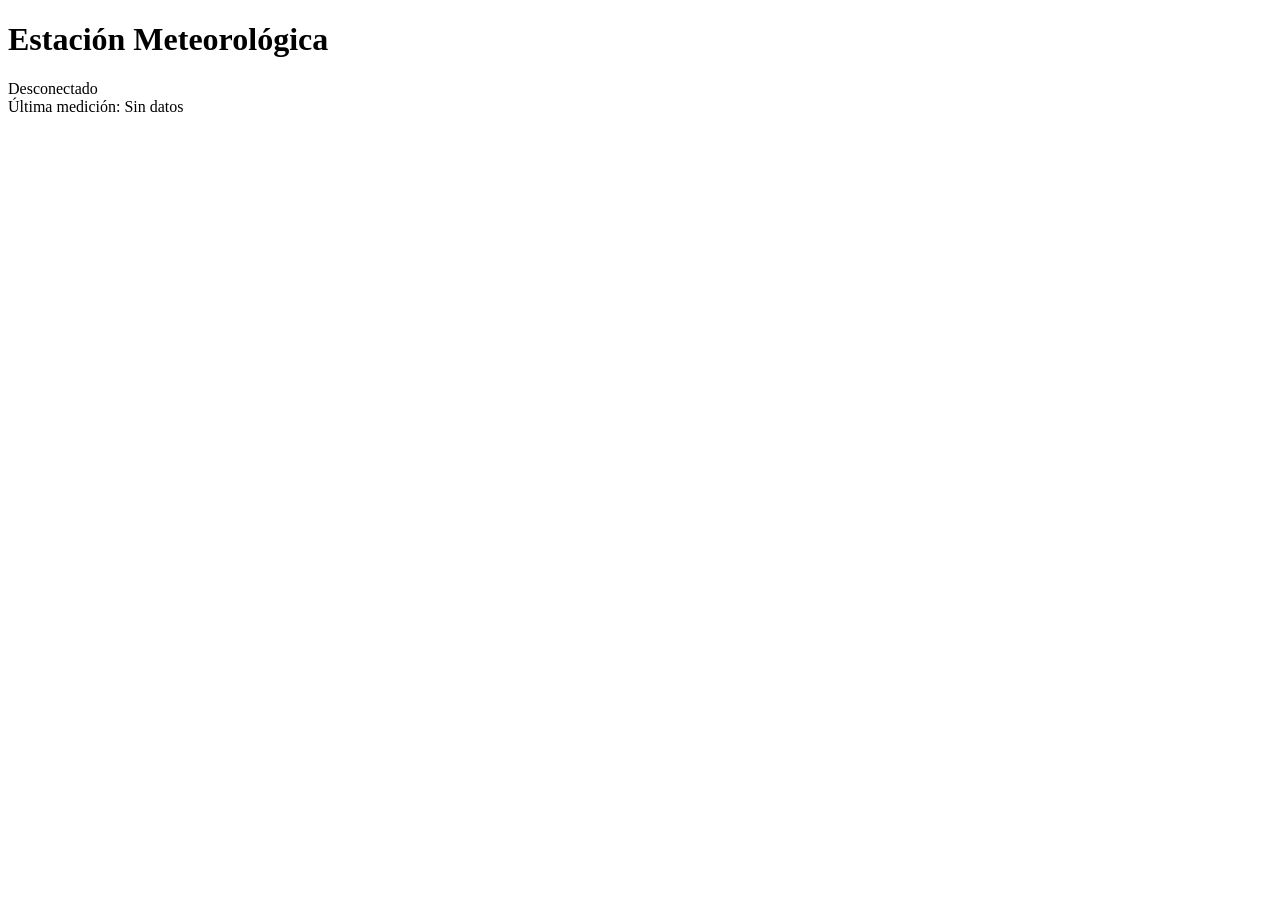
==== frontend/index.html @ 056b6331 "Reorganizar proyecto en backend/ y frontend; agregar .gitignore" ====
<!DOCTYPE html>
<html lang="es">
<head>
  <meta charset="UTF-8">
  <meta name="viewport" content="width=device-width, initial-scale=1.0">
  <meta name="theme-color" content="#1d4ed8">
  <title>Estación Meteorológica - Tiempo Real</title>
  <link rel="stylesheet" href="/static/style.css">
</head>
<body>
  <header>
    <div class="header-inner">
      <h1>Estación Meteorológica</h1>
      <div class="status-badge" role="status" aria-live="polite">
        <span id="dot" class="status-dot"></span>
        <span id="status-text">Desconectado</span>
      </div>
    </div>
  </header>

  <main id="dashboard" class="loading" aria-label="Mediciones de la estación"></main>

  <footer>
    Última medición: <span id="last-update">Sin datos</span>
  </footer>

  <script src="/static/app.js"></script>
</body>
</html>
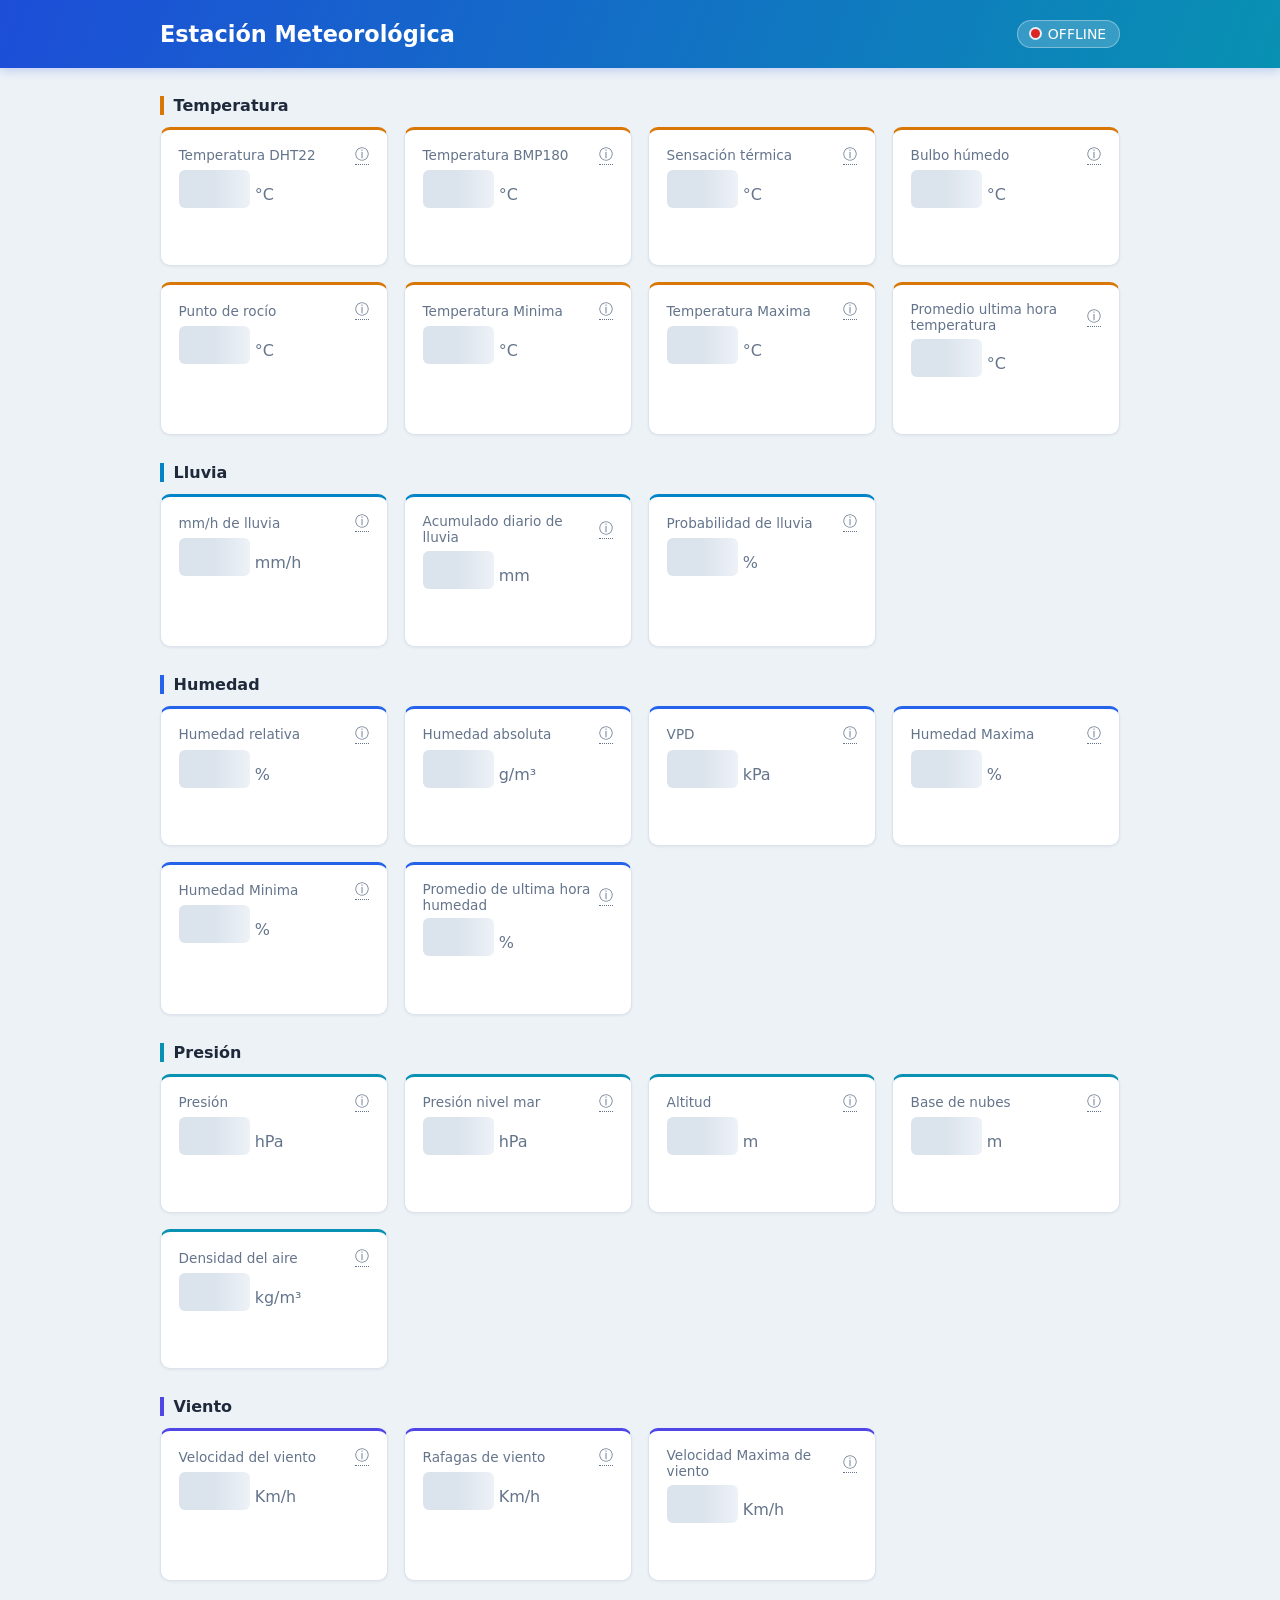
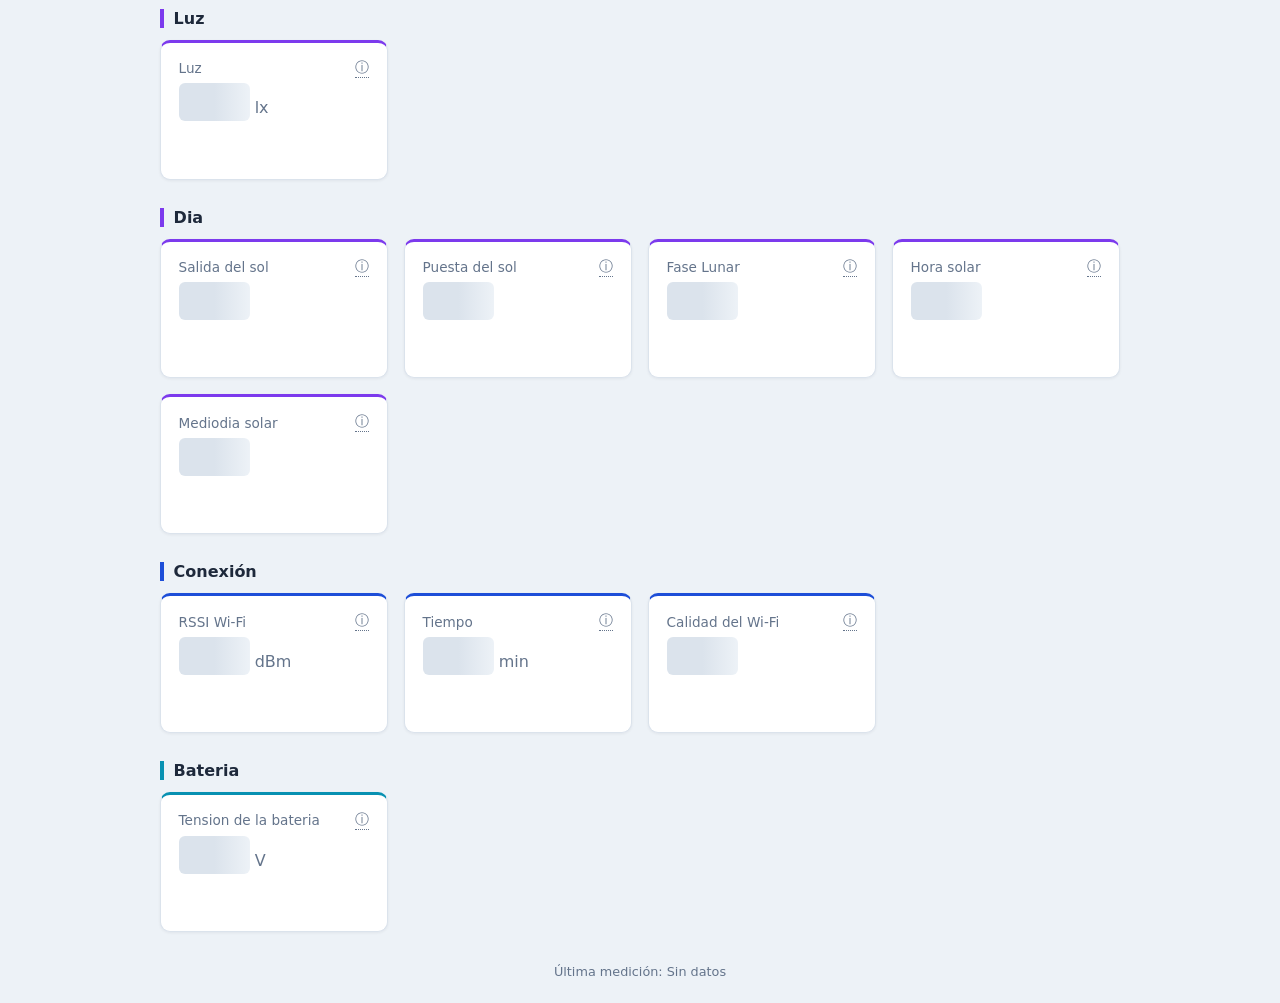
==== commit 9d1f22b7: "feat: alertas meteorologicas y ampliacion del dashboard" ====
--- a/frontend/index.html
+++ b/frontend/index.html
@@ -5,7 +5,10 @@
   <meta name="viewport" content="width=device-width, initial-scale=1.0">
   <meta name="theme-color" content="#1d4ed8">
   <title>Estación Meteorológica - Tiempo Real</title>
-  <link rel="stylesheet" href="/static/style.css">
+  <link rel="stylesheet" href="/frontend/style.css">
+  <script src="/frontend/app.js" defer></script>
+  <link rel="icon" type="image/png" href="/frontend/assets/cloud-sun.svg">
+  <i class="bi bi-cloud-sun"></i>
 </head>
 <body>
   <header>
@@ -24,6 +27,6 @@
     Última medición: <span id="last-update">Sin datos</span>
   </footer>
 
-  <script src="/static/app.js"></script>
+  
 </body>
 </html>
--- a/frontend/style.css
+++ b/frontend/style.css
@@ -0,0 +1,177 @@
+:root {
+  --bg: #edf2f7;
+  --card: #ffffff;
+  --text: #1e293b;
+  --sub: #64748b;
+  --line: #dbe3ec;
+  --brand-1: #1d4ed8;
+  --brand-2: #0891b2;
+  --brand-3: #4f46e5;  /* índigo: vecino directo del azul */
+  --brand-4: #7c3aed;  /* violeta */
+  --brand-5: #0d9488;  /* verde azulado (teal): vecino del cian */
+  --brand-6: #0284c7;  /* celeste intenso */
+  --brand-7: #d97706;  /* ámbar oscuro: contraste cálido */
+  --brand-8: #e11d48; /* rosa/carmín: acento fuerte */
+  --ok: #16a34a;
+  --warn: #f59e0b;
+  --bad: #dc2626;
+  --up: #ea580c;
+  --down: #2563eb;
+}
+
+@media (prefers-color-scheme: dark) {
+  :root:not([data-theme="light"]) {
+    --bg: #25314a;
+    --card: #314060;
+    --text: #f1f5f9;
+    --sub: #b6c2d6;
+    --line: #475a7c;
+  }
+}
+
+* { box-sizing: border-box; margin: 0; padding: 0; }
+
+html { color-scheme: light dark; }
+
+body {
+  font-family: system-ui, -apple-system, "Segoe UI", Roboto, sans-serif;
+  background: var(--bg);
+  color: var(--text);
+  min-height: 100vh;
+  display: flex;
+  flex-direction: column;
+  align-items: center;
+  padding: 0 1rem 1.5rem;
+}
+
+header {
+  width: 100vw;
+  display: flex;
+  justify-content: center;
+  background: linear-gradient(110deg, var(--brand-1), var(--brand-2));
+  color: #fff;
+  padding: 1.25rem 1rem;
+  margin-bottom: 1.75rem;
+  box-shadow: 0 2px 10px rgba(29, 78, 216, .25);
+}
+
+.header-inner {
+  width: 100%;
+  max-width: 960px;
+  display: flex;
+  flex-wrap: wrap;
+  justify-content: space-between;
+  align-items: center;
+  gap: .75rem;
+}
+
+h1 { font-size: 1.4rem; font-weight: 650; margin: 0;}
+
+
+.status-badge {
+  display: inline-flex;
+  align-items: center;
+  gap: .5rem;
+  font-size: .875rem;
+  padding: .3rem .8rem;
+  border-radius: 9999px;
+  background: rgba(255, 255, 255, .18);
+  border: 1px solid rgba(255, 255, 255, .35);
+}
+
+.status-dot {
+  width: 9px; height: 9px;
+  border-radius: 50%;
+  background: var(--bad);
+  box-shadow: 0 0 0 2px rgba(255, 255, 255, .85);
+}
+.status-dot.connected { background: var(--ok); }
+.status-dot.stale { background: var(--warn); }
+
+main { width: 100%; max-width: 960px; display: grid; gap: 1.75rem; }
+
+.group h2 {
+  font-size: 1rem;
+  font-weight: 650;
+  margin-bottom: .75rem;
+  padding-left: .6rem;
+  border-left: 4px solid var(--c);
+}
+
+.grid {
+  display: grid;
+  grid-template-columns: repeat(auto-fill, minmax(190px, 1fr));
+  gap: 1rem;
+}
+
+.card {
+  background: var(--card);
+  border: 1px solid var(--line);
+  border-top: 3px solid var(--c);
+  border-radius: 10px;
+  padding: 1rem 1.1rem;
+  display: flex;
+  flex-direction: column;
+  gap: .35rem;
+  box-shadow: 0 1px 3px rgba(15, 23, 42, .06);
+}
+
+.card-title {
+  font-size: .85rem;
+  color: var(--sub);
+  display: flex;
+  justify-content: space-between;
+  align-items: center;
+}
+.card-title [title] { cursor: help; border-bottom: 1px dotted var(--sub); }
+
+.card-value {
+  font-size: 2rem;
+  font-weight: 700;
+  color: var(--text);
+  font-variant-numeric: tabular-nums;
+  display: flex;
+  align-items: baseline;
+  gap: .3rem;
+}
+.unit { font-size: 1rem; color: var(--sub); font-weight: 400; }
+
+.trend { font-size: 1.1rem; font-weight: 700; margin-left: auto; color: var(--sub); }
+.trend.up { color: var(--up); }
+.trend.down { color: var(--down); }
+
+.spark { width: 100%; height: 30px; display: block; }
+.spark polyline {
+  fill: none;
+  stroke: var(--c);
+  stroke-width: 2;
+  stroke-linejoin: round;
+  vector-effect: non-scaling-stroke;
+}
+
+.range { font-size: .78rem; color: var(--sub); min-height: 1.1em; }
+
+.q-excelente, .q-buena { color: var(--ok); font-weight: 600; }
+.q-regular { color: var(--warn); font-weight: 600; }
+.q-debil { color: var(--bad); font-weight: 600; }
+
+/* Esqueleto de carga */
+.loading .card-value .val {
+  color: transparent;
+  background: linear-gradient(90deg, var(--line) 25%, var(--bg) 50%, var(--line) 75%);
+  background-size: 200% 100%;
+  border-radius: 6px;
+  min-width: 3.2ch;
+  display: inline-block;
+}
+
+@media (prefers-reduced-motion: no-preference) {
+  .loading .card-value .val { animation: shimmer 1.4s linear infinite; }
+  .flash { animation: flash .8s ease-out; }
+  @keyframes shimmer { to { background-position: -200% 0; } }
+  @keyframes flash { from { background: color-mix(in srgb, var(--c) 28%, transparent); } }
+}
+
+footer { margin-top: auto; padding-top: 2rem; font-size: .8rem; color: var(--sub); }
+
+:focus-visible { outline: 2px solid var(--brand-1); outline-offset: 2px; }
